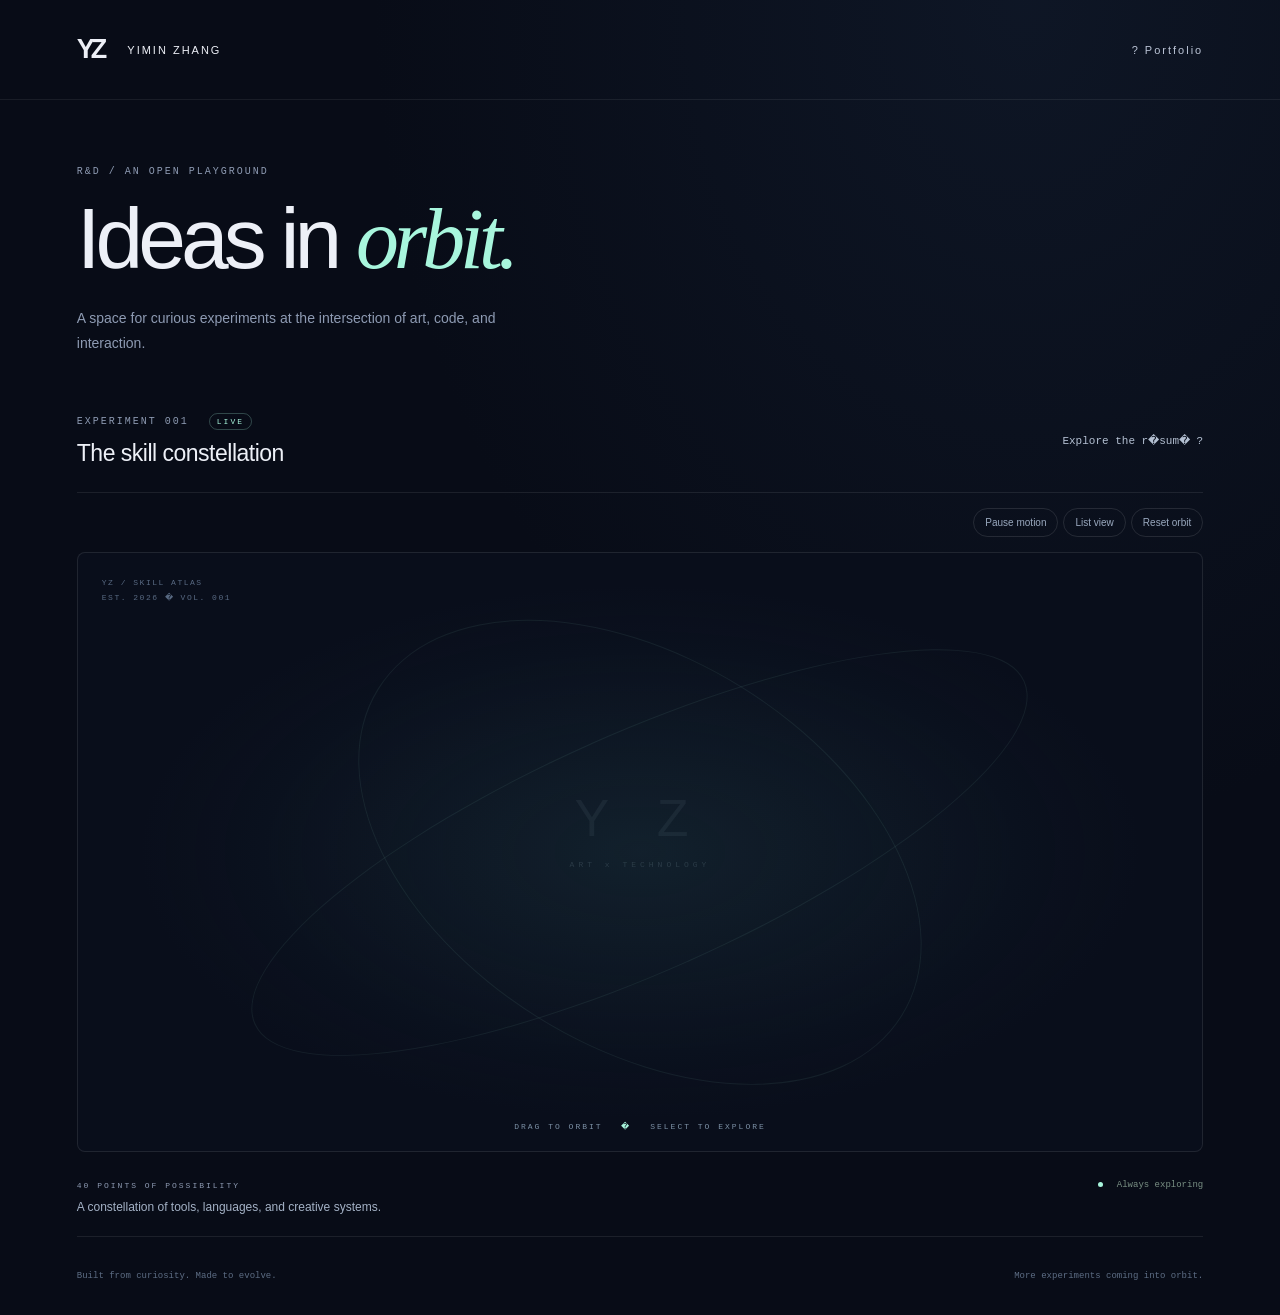
==== rnd/index.html @ 08e27db4 "Add interactive R&D skill constellation" ====
<!doctype html>
<html lang="en">
<head>
  <meta charset="utf-8">
  <meta name="viewport" content="width=device-width,initial-scale=1">
  <meta name="theme-color" content="#080c17">
  <meta name="description" content="Yimin Zhang's R&D playground. Experiment 001: an interactive, three-dimensional constellation of skills.">
  <title>R&D - Yimin Zhang</title>
  <link rel="icon" href="/images/favicon-32.png">
  <link rel="stylesheet" href="./rnd.css">
  <script src="./rnd.js" defer></script>
</head>
<body>
  <header><a class="brand" href="/">YZ<span>YIMIN ZHANG</span></a><a class="back" href="/">? Portfolio</a></header>
  <main>
    <section class="intro"><p class="eyebrow">R&D / AN OPEN PLAYGROUND</p><h1>Ideas in <em>orbit.</em></h1><p class="lede">A space for curious experiments at the intersection of art, code, and interaction.</p></section>
    <section class="experiment" aria-labelledby="experiment-title">
      <div class="experiment-heading"><div><p class="eyebrow">EXPERIMENT 001 <span class="live">LIVE</span></p><h2 id="experiment-title">The skill constellation</h2></div><a class="source" href="/yimin_resume_Sp26_CG_v03.pdf">Explore the r�sum� ?</a></div>
      <div class="toolbar"><div id="filters" class="filters" aria-label="Filter skills"></div><div class="controls"><button id="pause" aria-pressed="false">Pause motion</button><button id="view" aria-pressed="false">List view</button><button id="reset">Reset orbit</button></div></div>
      <div id="universe" class="universe" tabindex="0" role="region" aria-label="Interactive skill constellation. Drag to orbit, or use arrow keys. Select a skill to inspect it.">
        <canvas id="stars" aria-hidden="true"></canvas><div class="halo" aria-hidden="true"></div><div class="orbit orbit-one" aria-hidden="true"></div><div class="orbit orbit-two" aria-hidden="true"></div>
        <div class="axis" aria-hidden="true">Y Z<span>ART x TECHNOLOGY</span></div><div id="field"></div>
        <div class="coordinate" aria-hidden="true">YZ / SKILL ATLAS<br>EST. 2026 � VOL. 001</div><div class="hint">DRAG TO ORBIT <span>�</span> SELECT TO EXPLORE</div>
      </div>
      <div id="skill-list" class="skill-list"></div>
      <div class="readout"><div><span id="detail-category" class="eyebrow">40 POINTS OF POSSIBILITY</span><p id="detail" aria-live="polite">A constellation of tools, languages, and creative systems.</p></div><span class="legend"><i></i> Always exploring</span></div>
      <noscript><p>Enable JavaScript for the interactive atlas. All skills are available in the <a href="/yimin_resume_Sp26_CG_v03.pdf">r�sum�</a>.</p></noscript>
    </section>
    <footer><span>Built from curiosity. Made to evolve.</span><span>More experiments coming into orbit.</span></footer>
  </main>
</body>
</html>
---- rnd/rnd.css ----
:root{color-scheme:dark;font-family:Arial,Helvetica,sans-serif;background:#080c17;color:#edf0f7;--muted:#8e9bb3;--mint:#a8f6dd}*{box-sizing:border-box}body{margin:0;background:radial-gradient(ellipse at 80% 0%,#16233870,transparent 45%),#080c17}a{color:inherit;text-decoration:none}a:hover{color:var(--mint)}button{font:inherit;cursor:pointer}button,a{touch-action:manipulation}button:focus-visible,a:focus-visible,.universe:focus-visible{outline:2px solid var(--mint);outline-offset:5px}header{height:100px;margin:0 auto;max-width:1440px;padding:0 6%;display:flex;align-items:center;justify-content:space-between;border-bottom:1px solid #ffffff12}.brand{font-size:27px;letter-spacing:-4px;font-weight:800;display:flex;align-items:center;gap:24px}.brand span,.back{font-size:11px;letter-spacing:2px;font-weight:400}.back{color:#bcc5d7}main{max-width:1440px;margin:auto;padding:64px 6% 0}.eyebrow{font:10px/1.6 monospace;letter-spacing:2px;color:var(--muted);margin:0 0 16px}.intro h1{font-size:clamp(52px,6.7vw,92px);font-weight:400;letter-spacing:-5px;line-height:1;margin:0 0 23px}.intro em{font-family:Georgia,serif;font-weight:400;color:var(--mint)}.lede{max-width:430px;font-size:14px;line-height:1.8;color:var(--muted);margin:0}.experiment{margin-top:58px}.experiment-heading{display:flex;align-items:center;justify-content:space-between;gap:20px}.experiment-heading .eyebrow{margin-bottom:10px}.live{color:var(--mint);border:1px solid #a8f6dd40;border-radius:20px;font-size:8px;padding:3px 7px;margin-left:12px}h2{font-size:23px;font-weight:400;letter-spacing:-.5px;margin:0}.source{font:11px monospace;color:#b4c0d2}.toolbar{display:flex;justify-content:space-between;gap:16px;flex-wrap:wrap;margin:25px 0 0;padding:15px 0;border-top:1px solid #ffffff15}.filters,.controls{display:flex;gap:5px;flex-wrap:wrap}.toolbar button{background:transparent;border:1px solid transparent;border-radius:30px;padding:8px 11px;color:#9aa9bf;font-size:10px}.toolbar button:hover{color:white;border-color:#ffffff35}.toolbar button[aria-pressed=true]{background:#a8f6dd15;color:var(--mint);border-color:#a8f6dd40}.controls button{border-color:#ffffff1c}.universe{height:600px;position:relative;border:1px solid #ffffff18;border-radius:8px;overflow:hidden;background:radial-gradient(ellipse at center,#19313e55,transparent 63%),#090e1b;cursor:grab;touch-action:pan-y;isolation:isolate}.universe.dragging{cursor:grabbing;touch-action:none}#stars,.halo,#field{position:absolute;inset:0;width:100%;height:100%;pointer-events:none}.halo{background:radial-gradient(ellipse at center,#7fe6d208,transparent 50%)}.orbit{position:absolute;width:75%;height:40%;left:12.5%;top:30%;border:1px solid #a8f6dd12;border-radius:50%;transform:rotate(-24deg);pointer-events:none}.orbit-two{transform:rotate(32deg);height:65%;top:17.5%;width:55%;left:22.5%}.axis{position:absolute;top:46%;left:50%;transform:translate(-50%,-50%);font-size:52px;letter-spacing:17px;color:#c4e7e810;text-align:center;pointer-events:none;white-space:nowrap}.axis span{display:block;font:8px monospace;letter-spacing:4px;color:#adc9d82b;margin-top:12px}.skill{position:absolute;left:50%;top:50%;border:0;background:none;color:var(--color);padding:8px;white-space:nowrap;pointer-events:auto;font-weight:600;font-size:17px;transform-style:preserve-3d;text-shadow:0 0 20px #72cfca25;will-change:transform;transition:opacity .2s}.skill .face{position:relative}.skill .depth{position:absolute;left:8px;top:8px;color:#203443;pointer-events:none;transform:translate3d(1px,1px,-1px)}.skill .depth:nth-child(2){transform:translate3d(2px,2px,-2px)}.skill .depth:nth-child(3){transform:translate3d(3px,3px,-3px)}.skill::before{content:'';display:inline-block;width:3px;height:3px;border-radius:50%;background:currentColor;box-shadow:0 0 8px currentColor;margin:0 8px 4px 0}.skill:hover,.skill:focus-visible,.skill.selected{color:#fff;text-shadow:0 0 18px var(--color)}.skill:hover .face,.skill:focus-visible .face{text-decoration:underline;text-underline-offset:6px}.coordinate{position:absolute;left:24px;top:23px;font:8px/1.8 monospace;letter-spacing:1.5px;color:#586982;pointer-events:none}.hint{position:absolute;bottom:20px;left:0;right:0;text-align:center;font:8px monospace;letter-spacing:2px;color:#7d91a6;pointer-events:none}.hint span{padding:0 12px;color:var(--mint)}.readout{display:flex;justify-content:space-between;gap:20px;padding:22px 0;border-bottom:1px solid #ffffff15}.readout .eyebrow{font-size:8px}.readout p{font-size:12px;color:#a4b2c6;margin:7px 0 0}.legend{font:9px monospace;color:#799084;white-space:nowrap;padding-top:6px}.legend i{display:inline-block;width:5px;height:5px;background:var(--mint);border-radius:50%;margin-right:8px}footer{padding:34px 0;display:flex;justify-content:space-between;font:9px monospace;color:#5d6d84}.skill-list{display:none;padding:22px;border:1px solid #ffffff18;border-radius:8px;background:#0c1421}.skill-list h3{font:11px monospace;letter-spacing:2px;color:var(--mint);margin:20px 0 12px}.skill-list h3:first-child{margin-top:0}.skill-list ul{display:flex;flex-wrap:wrap;gap:10px;list-style:none;padding:0;margin:0}.skill-list li{padding:8px 12px;border:1px solid #ffffff18;border-radius:5px;color:#bdc9d9;font-size:13px}body.list-mode .universe{display:none}body.list-mode .skill-list{display:block}@media(max-width:700px){header{height:76px;padding:0 6%}.brand span{font-size:9px}.back{font-size:9px}main{padding-top:42px}.intro h1{letter-spacing:-3px}.experiment{margin-top:40px}.experiment-heading{align-items:flex-start}.source{font-size:9px;max-width:100px;text-align:right;line-height:1.6}h2{font-size:19px}.toolbar{gap:10px}.toolbar button{padding:8px 9px}.universe{height:520px}.skill{font-size:14px}.coordinate{left:15px;top:16px;font-size:7px}.hint{font-size:7px;letter-spacing:1px}.readout{gap:10px}.legend{display:none}footer{gap:25px;line-height:1.8;font-size:8px}.lede{font-size:13px}}@media(prefers-reduced-motion:reduce){*{transition:none!important}.skill{will-change:auto}}
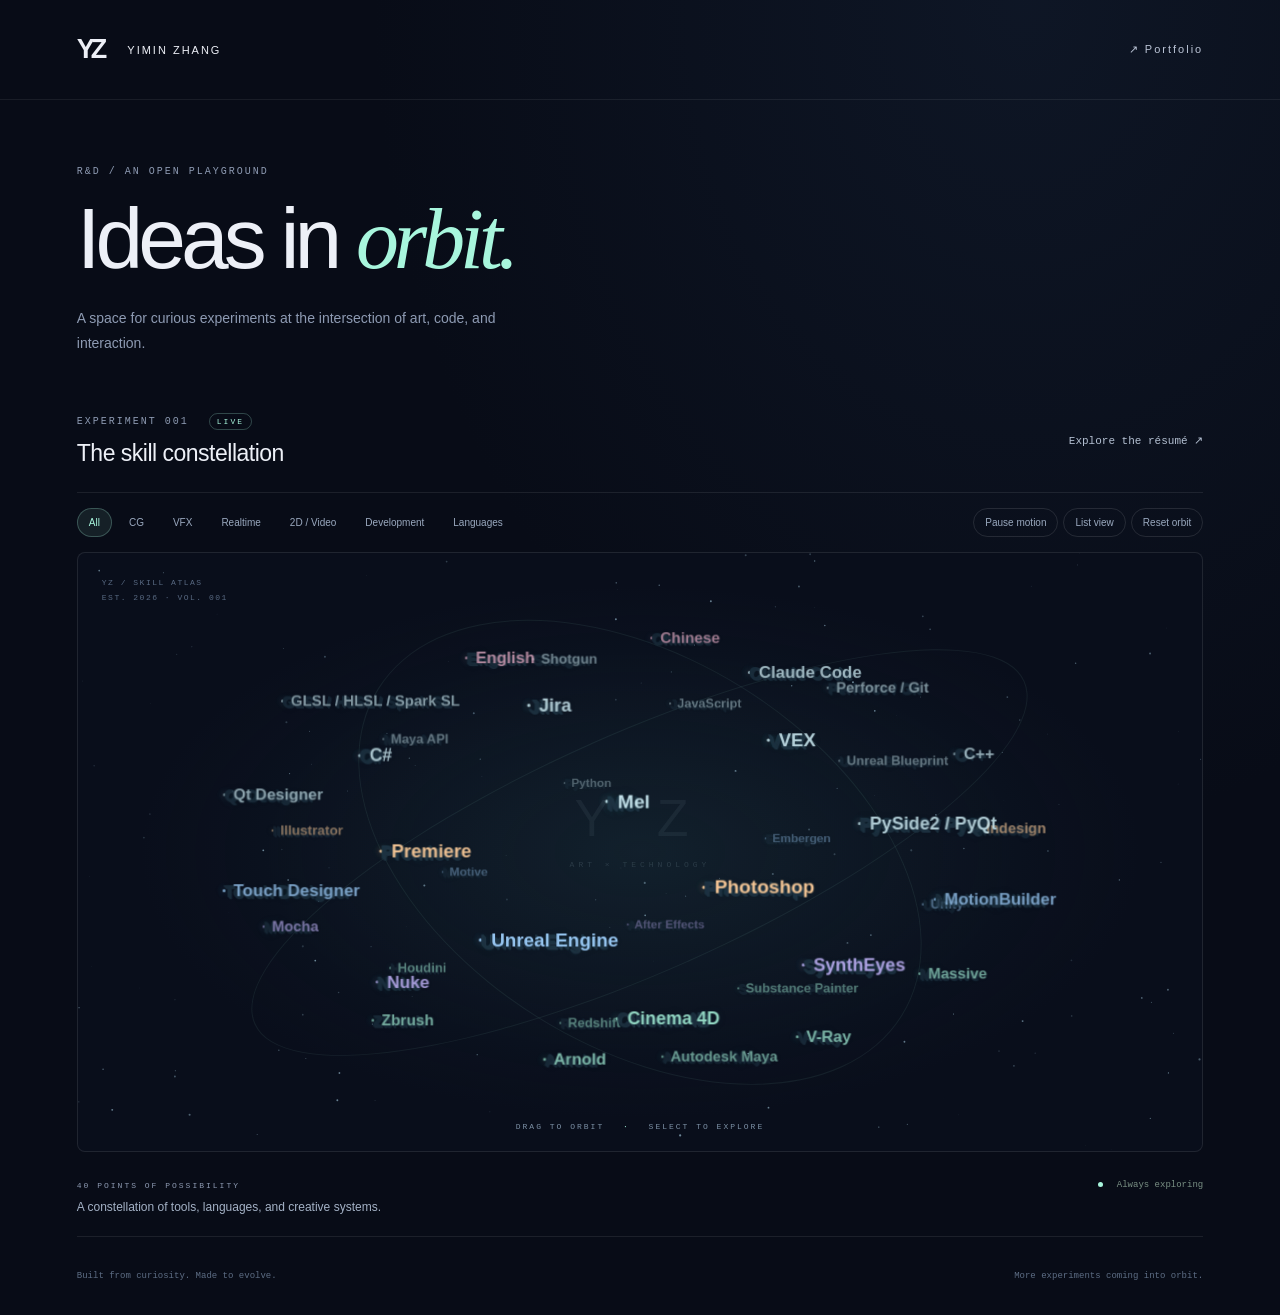
==== commit e6fd115e: "Preserve UTF-8 characters in R&D page assets" ====
--- a/rnd/index.html
+++ b/rnd/index.html
@@ -4,27 +4,27 @@
   <meta charset="utf-8">
   <meta name="viewport" content="width=device-width,initial-scale=1">
   <meta name="theme-color" content="#080c17">
-  <meta name="description" content="Yimin Zhang's R&D playground. Experiment 001: an interactive, three-dimensional constellation of skills.">
-  <title>R&D - Yimin Zhang</title>
+  <meta name="description" content="Yimin Zhang’s R&D playground. Experiment 001: an interactive, three-dimensional constellation of skills.">
+  <title>R&D — Yimin Zhang</title>
   <link rel="icon" href="/images/favicon-32.png">
   <link rel="stylesheet" href="./rnd.css">
   <script src="./rnd.js" defer></script>
 </head>
 <body>
-  <header><a class="brand" href="/">YZ<span>YIMIN ZHANG</span></a><a class="back" href="/">? Portfolio</a></header>
+  <header><a class="brand" href="/">YZ<span>YIMIN ZHANG</span></a><a class="back" href="/">↗ Portfolio</a></header>
   <main>
     <section class="intro"><p class="eyebrow">R&D / AN OPEN PLAYGROUND</p><h1>Ideas in <em>orbit.</em></h1><p class="lede">A space for curious experiments at the intersection of art, code, and interaction.</p></section>
     <section class="experiment" aria-labelledby="experiment-title">
-      <div class="experiment-heading"><div><p class="eyebrow">EXPERIMENT 001 <span class="live">LIVE</span></p><h2 id="experiment-title">The skill constellation</h2></div><a class="source" href="/yimin_resume_Sp26_CG_v03.pdf">Explore the r�sum� ?</a></div>
+      <div class="experiment-heading"><div><p class="eyebrow">EXPERIMENT 001 <span class="live">LIVE</span></p><h2 id="experiment-title">The skill constellation</h2></div><a class="source" href="/yimin_resume_Sp26_CG_v03.pdf">Explore the résumé ↗</a></div>
       <div class="toolbar"><div id="filters" class="filters" aria-label="Filter skills"></div><div class="controls"><button id="pause" aria-pressed="false">Pause motion</button><button id="view" aria-pressed="false">List view</button><button id="reset">Reset orbit</button></div></div>
       <div id="universe" class="universe" tabindex="0" role="region" aria-label="Interactive skill constellation. Drag to orbit, or use arrow keys. Select a skill to inspect it.">
         <canvas id="stars" aria-hidden="true"></canvas><div class="halo" aria-hidden="true"></div><div class="orbit orbit-one" aria-hidden="true"></div><div class="orbit orbit-two" aria-hidden="true"></div>
-        <div class="axis" aria-hidden="true">Y Z<span>ART x TECHNOLOGY</span></div><div id="field"></div>
-        <div class="coordinate" aria-hidden="true">YZ / SKILL ATLAS<br>EST. 2026 � VOL. 001</div><div class="hint">DRAG TO ORBIT <span>�</span> SELECT TO EXPLORE</div>
+        <div class="axis" aria-hidden="true">Y Z<span>ART × TECHNOLOGY</span></div><div id="field"></div>
+        <div class="coordinate" aria-hidden="true">YZ / SKILL ATLAS<br>EST. 2026 · VOL. 001</div><div class="hint">DRAG TO ORBIT <span>·</span> SELECT TO EXPLORE</div>
       </div>
       <div id="skill-list" class="skill-list"></div>
       <div class="readout"><div><span id="detail-category" class="eyebrow">40 POINTS OF POSSIBILITY</span><p id="detail" aria-live="polite">A constellation of tools, languages, and creative systems.</p></div><span class="legend"><i></i> Always exploring</span></div>
-      <noscript><p>Enable JavaScript for the interactive atlas. All skills are available in the <a href="/yimin_resume_Sp26_CG_v03.pdf">r�sum�</a>.</p></noscript>
+      <noscript><p>Enable JavaScript for the interactive atlas. All skills are available in the <a href="/yimin_resume_Sp26_CG_v03.pdf">résumé</a>.</p></noscript>
     </section>
     <footer><span>Built from curiosity. Made to evolve.</span><span>More experiments coming into orbit.</span></footer>
   </main>
--- a/rnd/rnd.css
+++ b/rnd/rnd.css
@@ -1,2 +1,2 @@
 :root{color-scheme:dark;font-family:Arial,Helvetica,sans-serif;background:#080c17;color:#edf0f7;--muted:#8e9bb3;--mint:#a8f6dd}*{box-sizing:border-box}body{margin:0;background:radial-gradient(ellipse at 80% 0%,#16233870,transparent 45%),#080c17}a{color:inherit;text-decoration:none}a:hover{color:var(--mint)}button{font:inherit;cursor:pointer}button,a{touch-action:manipulation}button:focus-visible,a:focus-visible,.universe:focus-visible{outline:2px solid var(--mint);outline-offset:5px}header{height:100px;margin:0 auto;max-width:1440px;padding:0 6%;display:flex;align-items:center;justify-content:space-between;border-bottom:1px solid #ffffff12}.brand{font-size:27px;letter-spacing:-4px;font-weight:800;display:flex;align-items:center;gap:24px}.brand span,.back{font-size:11px;letter-spacing:2px;font-weight:400}.back{color:#bcc5d7}main{max-width:1440px;margin:auto;padding:64px 6% 0}.eyebrow{font:10px/1.6 monospace;letter-spacing:2px;color:var(--muted);margin:0 0 16px}.intro h1{font-size:clamp(52px,6.7vw,92px);font-weight:400;letter-spacing:-5px;line-height:1;margin:0 0 23px}.intro em{font-family:Georgia,serif;font-weight:400;color:var(--mint)}.lede{max-width:430px;font-size:14px;line-height:1.8;color:var(--muted);margin:0}.experiment{margin-top:58px}.experiment-heading{display:flex;align-items:center;justify-content:space-between;gap:20px}.experiment-heading .eyebrow{margin-bottom:10px}.live{color:var(--mint);border:1px solid #a8f6dd40;border-radius:20px;font-size:8px;padding:3px 7px;margin-left:12px}h2{font-size:23px;font-weight:400;letter-spacing:-.5px;margin:0}.source{font:11px monospace;color:#b4c0d2}.toolbar{display:flex;justify-content:space-between;gap:16px;flex-wrap:wrap;margin:25px 0 0;padding:15px 0;border-top:1px solid #ffffff15}.filters,.controls{display:flex;gap:5px;flex-wrap:wrap}.toolbar button{background:transparent;border:1px solid transparent;border-radius:30px;padding:8px 11px;color:#9aa9bf;font-size:10px}.toolbar button:hover{color:white;border-color:#ffffff35}.toolbar button[aria-pressed=true]{background:#a8f6dd15;color:var(--mint);border-color:#a8f6dd40}.controls button{border-color:#ffffff1c}.universe{height:600px;position:relative;border:1px solid #ffffff18;border-radius:8px;overflow:hidden;background:radial-gradient(ellipse at center,#19313e55,transparent 63%),#090e1b;cursor:grab;touch-action:pan-y;isolation:isolate}.universe.dragging{cursor:grabbing;touch-action:none}#stars,.halo,#field{position:absolute;inset:0;width:100%;height:100%;pointer-events:none}.halo{background:radial-gradient(ellipse at center,#7fe6d208,transparent 50%)}.orbit{position:absolute;width:75%;height:40%;left:12.5%;top:30%;border:1px solid #a8f6dd12;border-radius:50%;transform:rotate(-24deg);pointer-events:none}.orbit-two{transform:rotate(32deg);height:65%;top:17.5%;width:55%;left:22.5%}.axis{position:absolute;top:46%;left:50%;transform:translate(-50%,-50%);font-size:52px;letter-spacing:17px;color:#c4e7e810;text-align:center;pointer-events:none;white-space:nowrap}.axis span{display:block;font:8px monospace;letter-spacing:4px;color:#adc9d82b;margin-top:12px}.skill{position:absolute;left:50%;top:50%;border:0;background:none;color:var(--color);padding:8px;white-space:nowrap;pointer-events:auto;font-weight:600;font-size:17px;transform-style:preserve-3d;text-shadow:0 0 20px #72cfca25;will-change:transform;transition:opacity .2s}.skill .face{position:relative}.skill .depth{position:absolute;left:8px;top:8px;color:#203443;pointer-events:none;transform:translate3d(1px,1px,-1px)}.skill .depth:nth-child(2){transform:translate3d(2px,2px,-2px)}.skill .depth:nth-child(3){transform:translate3d(3px,3px,-3px)}.skill::before{content:'';display:inline-block;width:3px;height:3px;border-radius:50%;background:currentColor;box-shadow:0 0 8px currentColor;margin:0 8px 4px 0}.skill:hover,.skill:focus-visible,.skill.selected{color:#fff;text-shadow:0 0 18px var(--color)}.skill:hover .face,.skill:focus-visible .face{text-decoration:underline;text-underline-offset:6px}.coordinate{position:absolute;left:24px;top:23px;font:8px/1.8 monospace;letter-spacing:1.5px;color:#586982;pointer-events:none}.hint{position:absolute;bottom:20px;left:0;right:0;text-align:center;font:8px monospace;letter-spacing:2px;color:#7d91a6;pointer-events:none}.hint span{padding:0 12px;color:var(--mint)}.readout{display:flex;justify-content:space-between;gap:20px;padding:22px 0;border-bottom:1px solid #ffffff15}.readout .eyebrow{font-size:8px}.readout p{font-size:12px;color:#a4b2c6;margin:7px 0 0}.legend{font:9px monospace;color:#799084;white-space:nowrap;padding-top:6px}.legend i{display:inline-block;width:5px;height:5px;background:var(--mint);border-radius:50%;margin-right:8px}footer{padding:34px 0;display:flex;justify-content:space-between;font:9px monospace;color:#5d6d84}.skill-list{display:none;padding:22px;border:1px solid #ffffff18;border-radius:8px;background:#0c1421}.skill-list h3{font:11px monospace;letter-spacing:2px;color:var(--mint);margin:20px 0 12px}.skill-list h3:first-child{margin-top:0}.skill-list ul{display:flex;flex-wrap:wrap;gap:10px;list-style:none;padding:0;margin:0}.skill-list li{padding:8px 12px;border:1px solid #ffffff18;border-radius:5px;color:#bdc9d9;font-size:13px}body.list-mode .universe{display:none}body.list-mode .skill-list{display:block}@media(max-width:700px){header{height:76px;padding:0 6%}.brand span{font-size:9px}.back{font-size:9px}main{padding-top:42px}.intro h1{letter-spacing:-3px}.experiment{margin-top:40px}.experiment-heading{align-items:flex-start}.source{font-size:9px;max-width:100px;text-align:right;line-height:1.6}h2{font-size:19px}.toolbar{gap:10px}.toolbar button{padding:8px 9px}.universe{height:520px}.skill{font-size:14px}.coordinate{left:15px;top:16px;font-size:7px}.hint{font-size:7px;letter-spacing:1px}.readout{gap:10px}.legend{display:none}footer{gap:25px;line-height:1.8;font-size:8px}.lede{font-size:13px}}@media(prefers-reduced-motion:reduce){*{transition:none!important}.skill{will-change:auto}}
-
+
